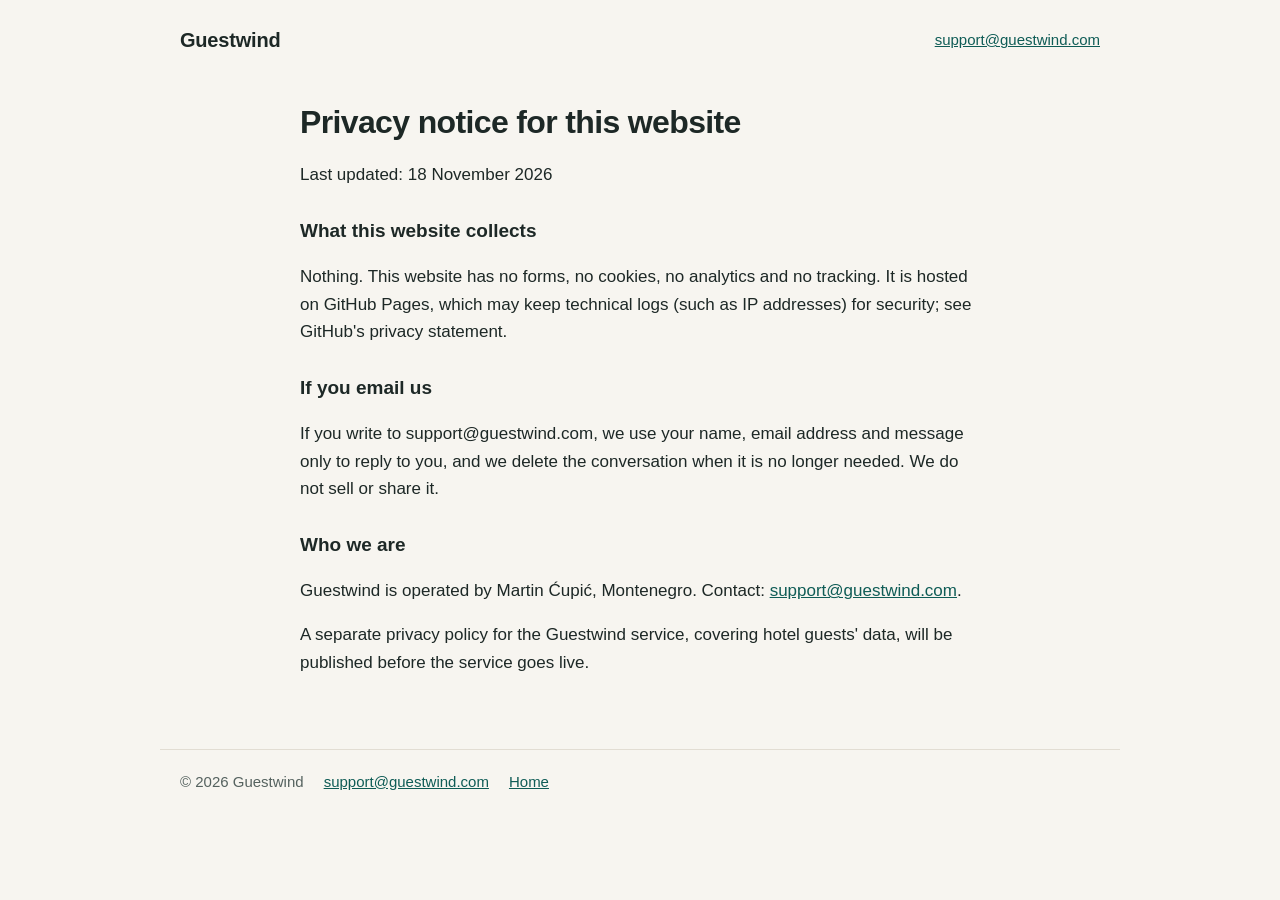
==== privacy.html @ 6e1060f8 "feat: temporary Guestwind homepage and website privacy notice Co-Authored-By: Claude Opus 5.5 <norep" ====
<!doctype html>
<html lang="en">
<head>
  <meta charset="utf-8">
  <meta name="viewport" content="width=device-width, initial-scale=1">
  <title>Privacy – Guestwind</title>
  <link rel="icon" href="data:image/svg+xml,%3Csvg xmlns='http://www.w3.org/2000/svg' viewBox='0 0 32 32'%3E%3Ccircle cx='16' cy='16' r='14' fill='%230f5c56'/%3E%3Cpath d='M9 18c4-6 10-6 14 0' stroke='%23fff' stroke-width='2.5' fill='none' stroke-linecap='round'/%3E%3C/svg%3E">
  <link rel="stylesheet" href="style.css">
</head>
<body>
  <header class="wrap top">
    <a class="logo" href="./">Guestwind</a>
    <a class="contact-link" href="mailto:support@guestwind.com">support@guestwind.com</a>
  </header>

  <main class="wrap prose">
    <h1>Privacy notice for this website</h1>
    <p>Last updated: 18 November 2026</p>

    <h2>What this website collects</h2>
    <p>Nothing. This website has no forms, no cookies, no analytics and no tracking. It is hosted on GitHub Pages,
      which may keep technical logs (such as IP addresses) for security; see GitHub's privacy statement.</p>

    <h2>If you email us</h2>
    <p>If you write to support@guestwind.com, we use your name, email address and message only to reply to you, and we
      delete the conversation when it is no longer needed. We do not sell or share it.</p>

    <h2>Who we are</h2>
    <p>Guestwind is operated by Martin Ćupić, Montenegro. Contact: <a href="mailto:support@guestwind.com">support@guestwind.com</a>.</p>

    <p>A separate privacy policy for the Guestwind service, covering hotel guests' data, will be published before the
      service goes live.</p>
  </main>

  <footer class="wrap foot">
    <span>© 2026 Guestwind</span>
    <a href="mailto:support@guestwind.com">support@guestwind.com</a>
    <a href="./">Home</a>
  </footer>
</body>
</html>
---- style.css ----
:root {
  --bg: #f7f5f0;
  --ink: #1d2826;
  --muted: #55625f;
  --brand: #0f5c56;
  --brand-ink: #ffffff;
  --card: #ffffff;
  --line: #e2ddd3;
}

@media (prefers-color-scheme: dark) {
  :root {
    --bg: #141a19;
    --ink: #eef2f0;
    --muted: #a7b3b0;
    --brand: #4fb3a8;
    --brand-ink: #0c1312;
    --card: #1c2422;
    --line: #2c3634;
  }
}

* { box-sizing: border-box; }

body {
  margin: 0;
  background: var(--bg);
  color: var(--ink);
  font: 17px/1.6 -apple-system, BlinkMacSystemFont, "Segoe UI", Roboto, Helvetica, Arial, sans-serif;
}

a { color: var(--brand); }

.wrap { max-width: 960px; margin: 0 auto; padding: 0 20px; }

.top {
  display: flex;
  justify-content: space-between;
  align-items: center;
  gap: 16px;
  padding-top: 24px;
  padding-bottom: 24px;
}

.logo { font-weight: 700; font-size: 20px; letter-spacing: -0.01em; color: var(--ink); text-decoration: none; }
.contact-link { font-size: 15px; }

.hero { padding-top: 48px; padding-bottom: 56px; }
.eyebrow { color: var(--brand); font-weight: 600; text-transform: uppercase; letter-spacing: 0.08em; font-size: 13px; margin: 0 0 12px; }
h1 { font-size: clamp(30px, 5vw, 46px); line-height: 1.15; letter-spacing: -0.02em; margin: 0 0 20px; max-width: 18ch; }
.lead { font-size: 19px; color: var(--muted); max-width: 60ch; margin: 0 0 16px; }
.status { font-weight: 600; margin: 0 0 28px; }

.button {
  display: inline-block;
  background: var(--brand);
  color: var(--brand-ink);
  text-decoration: none;
  padding: 12px 22px;
  border-radius: 8px;
  font-weight: 600;
}

.points {
  display: grid;
  grid-template-columns: repeat(auto-fit, minmax(240px, 1fr));
  gap: 20px;
  padding-bottom: 48px;
}

.points article, .note {
  background: var(--card);
  border: 1px solid var(--line);
  border-radius: 12px;
  padding: 24px;
}

.note { margin-bottom: 56px; }
h2 { font-size: 19px; margin: 0 0 8px; }
.points p, .note p { margin: 0; color: var(--muted); }

.prose { max-width: 720px; padding-top: 24px; padding-bottom: 56px; }
.prose h1 { font-size: 32px; max-width: none; }
.prose h2 { margin-top: 28px; }

.foot {
  display: flex;
  flex-wrap: wrap;
  gap: 20px;
  border-top: 1px solid var(--line);
  padding-top: 20px;
  padding-bottom: 40px;
  color: var(--muted);
  font-size: 15px;
}
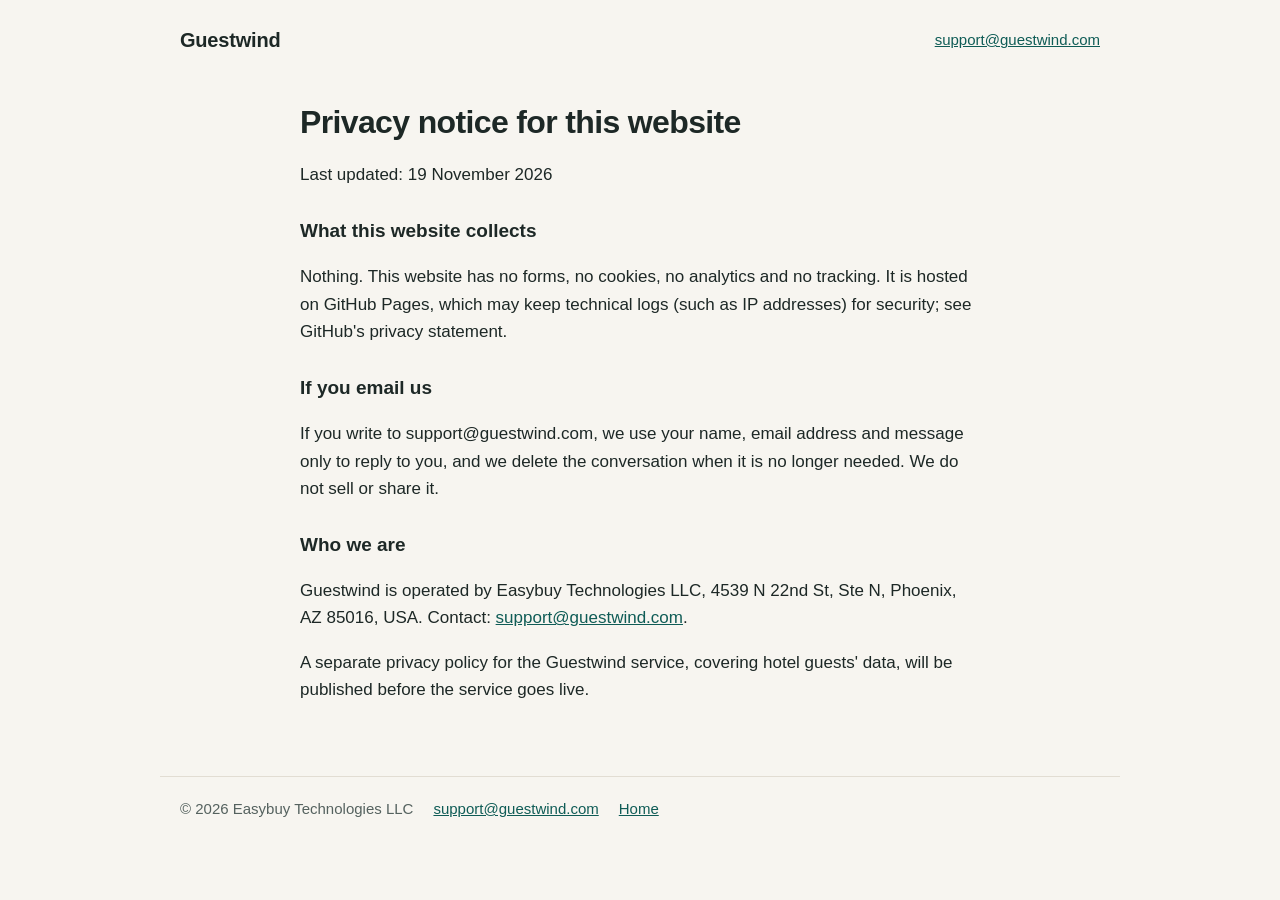
==== commit 66c180c3: "docs: name Easybuy Technologies LLC as the operator on the homepage and privacy notice Meta, Google " ====
--- a/privacy.html
+++ b/privacy.html
@@ -15,7 +15,7 @@
 
   <main class="wrap prose">
     <h1>Privacy notice for this website</h1>
-    <p>Last updated: 18 November 2026</p>
+    <p>Last updated: 19 November 2026</p>
 
     <h2>What this website collects</h2>
     <p>Nothing. This website has no forms, no cookies, no analytics and no tracking. It is hosted on GitHub Pages,
@@ -26,14 +26,15 @@
       delete the conversation when it is no longer needed. We do not sell or share it.</p>
 
     <h2>Who we are</h2>
-    <p>Guestwind is operated by Martin Ćupić, Montenegro. Contact: <a href="mailto:support@guestwind.com">support@guestwind.com</a>.</p>
+    <p>Guestwind is operated by Easybuy Technologies LLC, 4539 N 22nd St, Ste N, Phoenix, AZ 85016, USA. Contact:
+      <a href="mailto:support@guestwind.com">support@guestwind.com</a>.</p>
 
     <p>A separate privacy policy for the Guestwind service, covering hotel guests' data, will be published before the
       service goes live.</p>
   </main>
 
   <footer class="wrap foot">
-    <span>© 2026 Guestwind</span>
+    <span>© 2026 Easybuy Technologies LLC</span>
     <a href="mailto:support@guestwind.com">support@guestwind.com</a>
     <a href="./">Home</a>
   </footer>
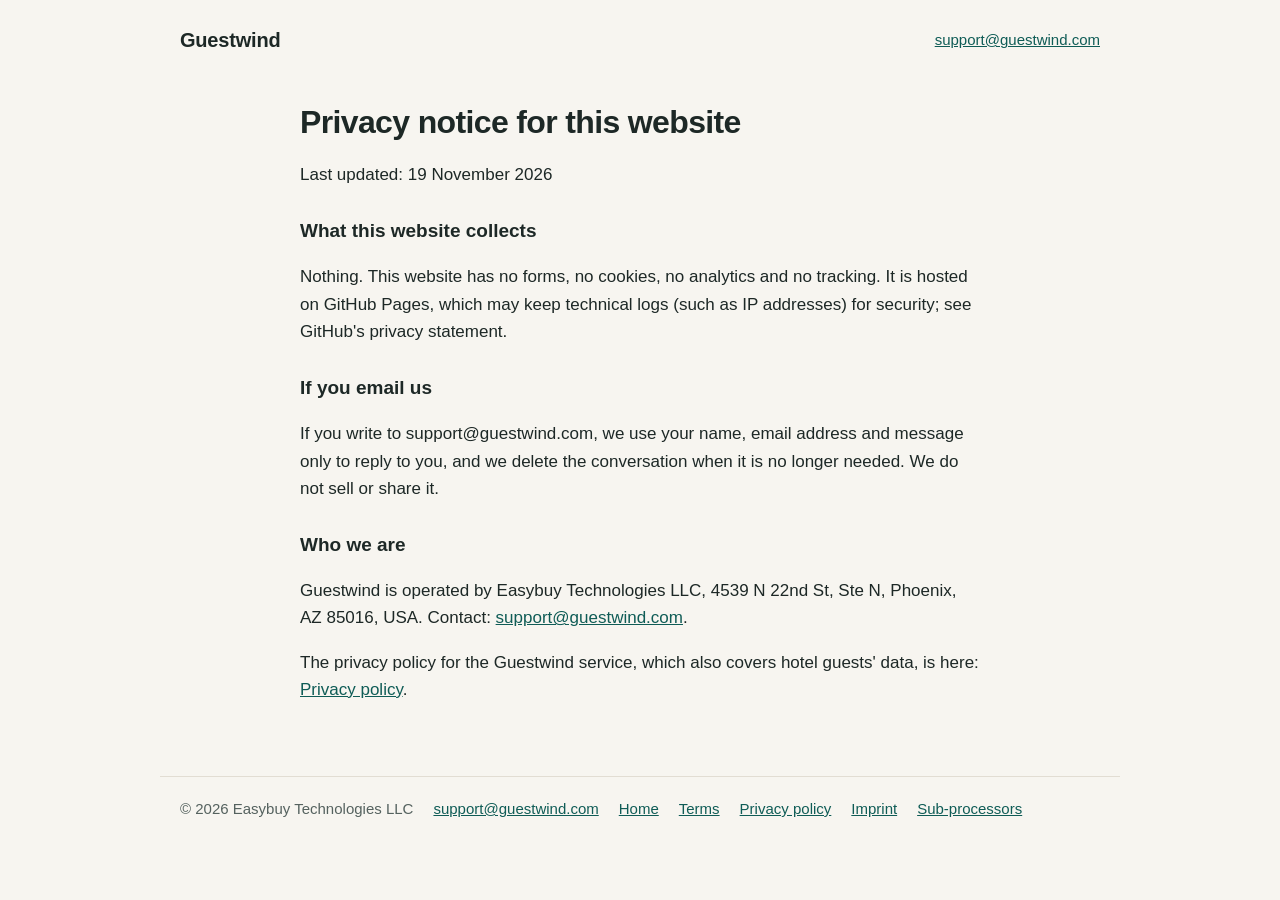
==== commit ac6b07d9: "Legal pages: terms, privacy policy, imprint and sub-processors (20 Nov 2026)" ====
--- a/privacy.html
+++ b/privacy.html
@@ -29,14 +29,18 @@
     <p>Guestwind is operated by Easybuy Technologies LLC, 4539 N 22nd St, Ste N, Phoenix, AZ 85016, USA. Contact:
       <a href="mailto:support@guestwind.com">support@guestwind.com</a>.</p>
 
-    <p>A separate privacy policy for the Guestwind service, covering hotel guests' data, will be published before the
-      service goes live.</p>
+    <p>The privacy policy for the Guestwind service, which also covers hotel guests' data, is here:
+      <a href="privacy-policy.html">Privacy policy</a>.</p>
   </main>
 
   <footer class="wrap foot">
     <span>© 2026 Easybuy Technologies LLC</span>
     <a href="mailto:support@guestwind.com">support@guestwind.com</a>
     <a href="./">Home</a>
+    <a href="terms.html">Terms</a>
+    <a href="privacy-policy.html">Privacy policy</a>
+    <a href="imprint.html">Imprint</a>
+    <a href="subprocessors.html">Sub-processors</a>
   </footer>
 </body>
 </html>
--- a/style.css
+++ b/style.css
@@ -93,3 +93,24 @@
   color: var(--muted);
   font-size: 15px;
 }
+
+.updated { color: var(--muted); }
+.prose h3 { font-size: 17px; margin: 20px 0 6px; }
+.prose ul { padding-left: 22px; }
+.prose li { margin-bottom: 6px; }
+.table-wrap { overflow-x: auto; }
+.prose table { width: 100%; border-collapse: collapse; margin: 16px 0 8px; font-size: 15px; }
+.prose th, .prose td { text-align: left; vertical-align: top; padding: 10px 14px 10px 0; border-bottom: 1px solid var(--line); }
+.prose thead th { font-weight: 600; color: var(--muted); }
+.prose tbody th { font-weight: 600; min-width: 150px; }
+.prose dl { display: grid; grid-template-columns: minmax(140px, 220px) 1fr; gap: 8px 16px; margin: 16px 0; }
+.prose dt { color: var(--muted); }
+.prose dd { margin: 0; }
+.foot a { white-space: nowrap; }
+@media (max-width: 560px) {
+  .prose dl { grid-template-columns: 1fr; gap: 2px; }
+  .prose dt { margin-top: 10px; }
+  .prose thead { display: none; }
+  .prose tr { display: block; padding: 12px 0; border-bottom: 1px solid var(--line); }
+  .prose th, .prose td { display: block; padding: 2px 0; border: 0; }
+}
